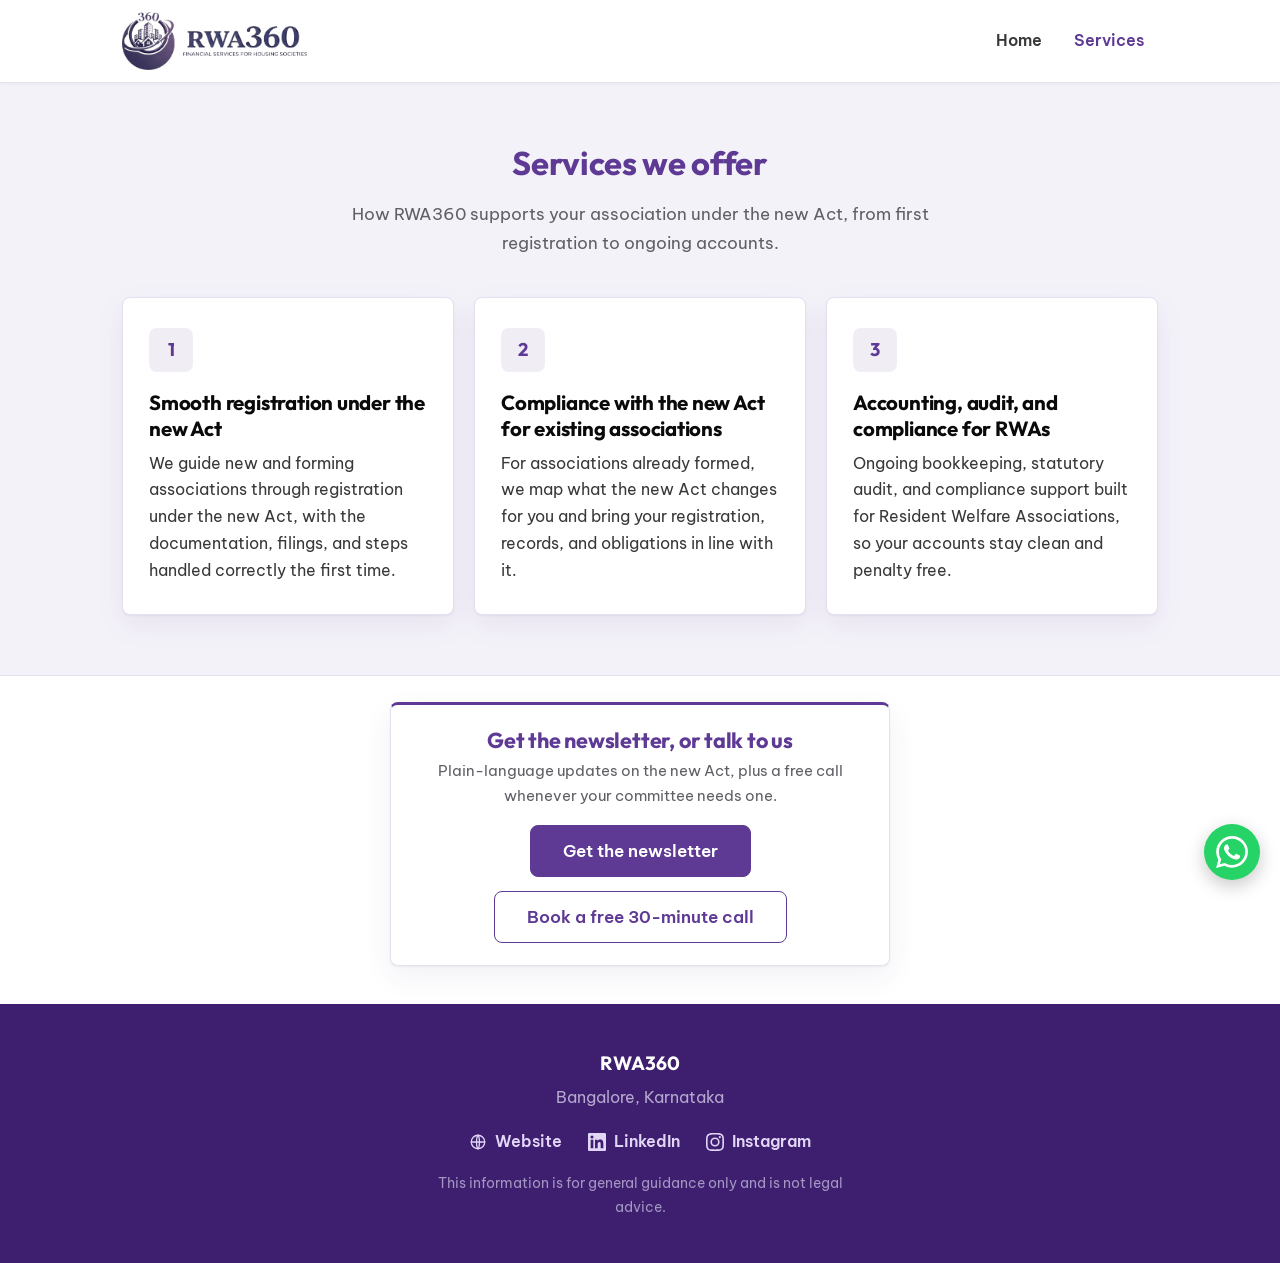
==== services.html @ 6fe3598b "Split into Home + Services pages; add header nav" ====
<!DOCTYPE html>
<html lang="en">
<head>
  <meta charset="UTF-8" />
  <meta name="viewport" content="width=device-width, initial-scale=1.0" />
  <title>Services | RWA360, compliance and accounting for RWAs</title>
  <meta name="description" content="RWA360 services for Resident Welfare Associations under the new Karnataka Apartment Act: registration, compliance, accounting, and audit." />
  <link rel="preconnect" href="https://fonts.googleapis.com" />
  <link rel="preconnect" href="https://fonts.gstatic.com" crossorigin />
  <link href="https://fonts.googleapis.com/css2?family=Be+Vietnam+Pro:wght@400;500;600;700&family=Outfit:wght@400;500;600;700&display=swap" rel="stylesheet" />
  <link rel="stylesheet" href="styles.css?v=4" />
</head>
<body>

  <!-- ================= STICKY SITE HEADER ================= -->
  <header class="site-header">
    <div class="container site-header__inner">
      <a class="brand" href="index.html" aria-label="RWA360 home">
        <!-- RWA360 lockup, stored in this repo so the header has no external dependency. -->
        <img class="brand__logo" src="logos/rwa360-logo-horizontal.png" alt="RWA360, financial services for housing societies" />
      </a>
      <nav class="site-nav" aria-label="Primary">
        <a href="index.html">Home</a>
        <a href="services.html" class="is-active">Services</a>
      </nav>
    </div>
  </header>

  <!-- ================= SERVICES WE OFFER ================= -->
  <main>
    <section class="covers" aria-labelledby="services-title">
      <div class="container">
        <!-- EDIT: Services page heading. -->
        <h1 id="services-title" class="section__title">Services we offer</h1>
        <!-- EDIT: Services page subtitle. -->
        <p class="section__lead">
          How RWA360 supports your association under the new Act, from first registration to ongoing accounts.
        </p>

        <div class="cards">
          <article class="card">
            <div class="card__icon" aria-hidden="true">1</div>
            <!-- EDIT: Service 1 title and copy. -->
            <h3 class="card__title">Smooth registration under the new Act</h3>
            <p class="card__text">
              We guide new and forming associations through registration under the new Act, with the documentation, filings, and steps handled correctly the first time.
            </p>
          </article>

          <article class="card">
            <div class="card__icon" aria-hidden="true">2</div>
            <!-- EDIT: Service 2 title and copy. -->
            <h3 class="card__title">Compliance with the new Act for existing associations</h3>
            <p class="card__text">
              For associations already formed, we map what the new Act changes for you and bring your registration, records, and obligations in line with it.
            </p>
          </article>

          <article class="card">
            <div class="card__icon" aria-hidden="true">3</div>
            <!-- EDIT: Service 3 title and copy. -->
            <h3 class="card__title">Accounting, audit, and compliance for RWAs</h3>
            <p class="card__text">
              Ongoing bookkeeping, statutory audit, and compliance support built for Resident Welfare Associations, so your accounts stay clean and penalty free.
            </p>
          </article>
        </div>
      </div>
    </section>

    <!-- ================= CTA BAND ================= -->
    <section class="subscribe">
      <div class="container">
        <div class="form-card">
          <!-- EDIT: CTA heading and copy. -->
          <h2 class="section__title">Get the newsletter, or talk to us</h2>
          <p class="section__lead">
            Plain-language updates on the new Act, plus a free call whenever your committee needs one.
          </p>
          <div class="services-cta">
            <a class="btn btn--primary" href="index.html#subscribe">Get the newsletter</a>
            <!-- EDIT: paste your Calendly (or other scheduling) link in the href below. -->
            <a class="btn btn--outline" href="https://calendly.com/shetty-ankyadvisors/discovery-call-clone" target="_blank" rel="noopener">Book a free 30-minute call</a>
          </div>
        </div>
      </div>
    </section>
  </main>

  <!-- ================= FOOTER ================= -->
  <footer class="footer">
    <div class="container footer__inner">
      <div class="footer__brand">RWA360</div>
      <!-- EDIT: Footer location / tagline. -->
      <p class="footer__meta">Bangalore, Karnataka</p>
      <nav class="footer__links" aria-label="RWA360 links">
        <!-- EDIT: Update these URLs if they ever change. -->
        <a href="https://rwa360.in/" target="_blank" rel="noopener">
          <svg class="footer__icon" viewBox="0 0 24 24" fill="none" stroke="currentColor" stroke-width="1.7" stroke-linecap="round" stroke-linejoin="round" aria-hidden="true" focusable="false">
            <circle cx="12" cy="12" r="9" />
            <line x1="3" y1="12" x2="21" y2="12" />
            <path d="M12 3c2.6 2.6 2.6 15.4 0 18M12 3c-2.6 2.6-2.6 15.4 0 18" />
          </svg>
          <span>Website</span>
        </a>
        <a href="https://in.linkedin.com/company/ankya-advisors" target="_blank" rel="noopener">
          <svg class="footer__icon" viewBox="0 0 24 24" fill="currentColor" aria-hidden="true" focusable="false">
            <path d="M20.447 20.452h-3.554v-5.569c0-1.328-.027-3.037-1.852-3.037-1.853 0-2.136 1.445-2.136 2.939v5.667H9.351V9h3.414v1.561h.046c.477-.9 1.637-1.85 3.37-1.85 3.601 0 4.267 2.37 4.267 5.455v6.286zM5.337 7.433a2.062 2.062 0 1 1 0-4.124 2.062 2.062 0 0 1 0 4.124zM7.119 20.452H3.555V9h3.564v11.452zM22.225 0H1.771C.792 0 0 .774 0 1.729v20.542C0 23.227.792 24 1.771 24h20.451C23.2 24 24 23.227 24 22.271V1.729C24 .774 23.2 0 22.225 0z" />
          </svg>
          <span>LinkedIn</span>
        </a>
        <a href="https://www.instagram.com/ankya.rwa/" target="_blank" rel="noopener">
          <svg class="footer__icon" viewBox="0 0 24 24" fill="currentColor" aria-hidden="true" focusable="false">
            <path d="M12 2.163c3.204 0 3.584.012 4.85.07 3.252.148 4.771 1.691 4.919 4.919.058 1.265.069 1.645.069 4.849 0 3.205-.012 3.584-.069 4.849-.149 3.225-1.664 4.771-4.919 4.919-1.266.058-1.644.07-4.85.07-3.204 0-3.584-.012-4.849-.07-3.26-.149-4.771-1.699-4.919-4.92-.058-1.265-.07-1.644-.07-4.849 0-3.204.013-3.583.07-4.849.149-3.227 1.664-4.771 4.919-4.919 1.266-.057 1.645-.069 4.849-.069zM12 0C8.741 0 8.333.014 7.053.072 2.695.272.273 2.69.073 7.052.014 8.333 0 8.741 0 12c0 3.259.014 3.668.072 4.948.2 4.358 2.618 6.78 6.98 6.98 1.281.058 1.689.072 4.948.072 3.259 0 3.668-.014 4.948-.072 4.354-.2 6.782-2.618 6.979-6.98.059-1.28.073-1.689.073-4.948 0-3.259-.014-3.667-.072-4.947-.196-4.354-2.617-6.78-6.979-6.98C15.668.014 15.259 0 12 0zm0 5.838a6.162 6.162 0 1 0 0 12.324 6.162 6.162 0 0 0 0-12.324zM12 16a4 4 0 1 1 0-8 4 4 0 0 1 0 8zm6.406-11.845a1.44 1.44 0 1 0 0 2.881 1.44 1.44 0 0 0 0-2.881z" />
          </svg>
          <span>Instagram</span>
        </a>
      </nav>
      <!-- EDIT: Copyright / disclaimer line. -->
      <p class="footer__fine">
        This information is for general guidance only and is not legal advice.
      </p>
    </div>
  </footer>

  <!-- Floating WhatsApp chat button. -->
  <a
    class="wa-float"
    href="https://wa.me/917338303162?text=Hi%20Team%2C%20"
    target="_blank"
    rel="noopener"
    aria-label="Chat with us on WhatsApp"
  >
    <svg viewBox="0 0 24 24" fill="currentColor" aria-hidden="true" focusable="false">
      <path d="M17.472 14.382c-.297-.149-1.758-.867-2.03-.967-.273-.099-.471-.148-.67.15-.197.297-.767.966-.94 1.164-.173.199-.347.223-.644.075-.297-.15-1.255-.463-2.39-1.475-.883-.788-1.48-1.761-1.653-2.059-.173-.297-.018-.458.13-.606.134-.133.298-.347.446-.52.149-.174.198-.298.298-.497.099-.198.05-.371-.025-.52-.075-.149-.669-1.612-.916-2.207-.242-.579-.487-.5-.669-.51-.173-.008-.371-.01-.57-.01-.198 0-.52.074-.792.372-.272.297-1.04 1.016-1.04 2.479 0 1.462 1.065 2.875 1.213 3.074.149.198 2.096 3.2 5.077 4.487.709.306 1.262.489 1.694.625.712.227 1.36.195 1.871.118.571-.085 1.758-.719 2.006-1.413.248-.694.248-1.289.173-1.413-.074-.124-.272-.198-.57-.347m-5.421 7.403h-.004a9.87 9.87 0 01-5.031-1.378l-.361-.214-3.741.982.998-3.648-.235-.374a9.86 9.86 0 01-1.51-5.26c.001-5.45 4.436-9.884 9.888-9.884 2.64 0 5.122 1.03 6.988 2.898a9.825 9.825 0 012.893 6.994c-.003 5.45-4.437 9.884-9.885 9.884m8.413-18.297A11.815 11.815 0 0012.05 0C5.495 0 .16 5.335.157 11.892c0 2.096.547 4.142 1.588 5.945L.057 24l6.305-1.654a11.882 11.882 0 005.683 1.448h.005c6.554 0 11.89-5.335 11.893-11.893a11.821 11.821 0 00-3.48-8.414z" />
    </svg>
  </a>

</body>
</html>
---- styles.css ----
/* ============================================================
   Ankya Advisors LLP  |  RWA Newsletter Landing Page
   Brand-matched to ankyadvisors.com.
   Fonts:  Outfit (headings) + Be Vietnam Pro (body)
   Palette: purple #5e3a95 accent, near-black headings,
            white ground with light lavender/gray section tints.
   Mobile-first, single column, calm and credibility-led.
   ============================================================ */

:root {
  --purple: #5e3a95;        /* brand primary accent (buttons, links, h2) */
  --purple-deep: #3e1e6f;   /* darker brand purple (footer) */
  --purple-soft: #f4f2f9;   /* light lavender section tint */
  --purple-line: #e6e0f0;   /* lavender-tinted hairline */
  --ink: #383838;           /* brand body text */
  --near-black: #0a0a0a;    /* brand h1 colour */
  --muted: #5f5f66;         /* secondary text */
  --ground: #ffffff;        /* page background */
  --surface: #ffffff;       /* cards, form */
  --gray-tint: #f5f4f4;     /* neutral section tint */
  --line: #e4e2e6;          /* neutral hairline */
  --error: #d92d20;         /* accessible red, in the brand red family */
  --radius: 8px;            /* brand button/card radius */
  --shadow: 0 1px 2px rgba(16, 12, 30, 0.05), 0 10px 30px rgba(62, 30, 111, 0.07);
  --maxw: 1080px;
}

*,
*::before,
*::after {
  box-sizing: border-box;
}

html {
  scroll-behavior: smooth;
  scroll-padding-top: 74px; /* keep anchor targets clear of the sticky header */
}

body {
  margin: 0;
  font-family: "Be Vietnam Pro", -apple-system, BlinkMacSystemFont, "Segoe UI",
    Roboto, Helvetica, Arial, sans-serif;
  font-size: 18px;
  color: var(--ink);
  background: var(--ground);
  line-height: 1.65;
  -webkit-font-smoothing: antialiased;
  text-rendering: optimizeLegibility;
  animation: pageIn 0.6s ease both; /* subtle fade on load, the only motion */
}

@keyframes pageIn {
  from { opacity: 0; }
  to { opacity: 1; }
}

@media (prefers-reduced-motion: reduce) {
  body { animation: none; }
  html { scroll-behavior: auto; }
}

.container {
  width: 100%;
  max-width: var(--maxw);
  margin: 0 auto;
  padding: 0 22px;
}

h1,
h2,
h3 {
  font-family: "Outfit", -apple-system, BlinkMacSystemFont, "Segoe UI", sans-serif;
  color: var(--near-black);
  line-height: 1.25;
  letter-spacing: -0.01em;
  margin: 0 0 0.5em;
  font-weight: 700;
}

/* ---------- Buttons (brand: purple, 8px radius, weight 600) ---------- */
.btn {
  display: inline-block;
  font-family: "Be Vietnam Pro", sans-serif;
  font-size: 1.05rem;
  font-weight: 600;
  line-height: 1.2;
  text-decoration: none;
  border: 1px solid transparent;
  border-radius: var(--radius);
  padding: 15px 32px;
  min-height: 52px;
  cursor: pointer;
  transition: background-color 0.15s ease, border-color 0.15s ease,
    transform 0.05s ease;
}

.btn--primary {
  background: var(--purple);
  color: #fff;
  border-color: var(--purple);
}

.btn--primary:hover {
  background: var(--purple-deep);
  border-color: var(--purple-deep);
}

.btn--primary:active {
  transform: translateY(1px);
}

.btn--primary:focus-visible {
  outline: 3px solid rgba(94, 58, 149, 0.4);
  outline-offset: 2px;
}

.btn--full {
  width: 100%;
}

.btn:disabled {
  opacity: 0.6;
  cursor: not-allowed;
}

.btn--outline {
  background: #fff;
  color: var(--purple);
  border-color: var(--purple);
}

.btn--outline:hover {
  background: var(--purple);
  color: #fff;
  border-color: var(--purple);
}

/* Services page CTA row */
.services-cta {
  display: flex;
  gap: 14px;
  justify-content: center;
  flex-wrap: wrap;
  margin-top: 4px;
}

/* ---------- Hero (white, corporate, logo-led) ---------- */
.hero {
  background: var(--surface);
  color: var(--ink);
  padding: 24px 0 56px;
  border-bottom: 1px solid var(--line);
}

/* Sticky site header: logo pinned to the top on scroll */
.site-header {
  position: sticky;
  top: 0;
  z-index: 900;
  background: #fff;
  border-bottom: 1px solid var(--line);
  box-shadow: 0 1px 4px rgba(26, 43, 74, 0.05);
}

.site-header__inner {
  display: flex;
  align-items: center;
  justify-content: space-between;
  gap: 12px;
  padding-top: 12px;
  padding-bottom: 12px;
}

.brand {
  display: inline-flex;
  align-items: center;
  flex-shrink: 0;
}

.brand__logo {
  display: block;
  width: auto;
  height: 46px;   /* sized for the horizontal RWA360 lockup */
  max-width: 100%;
}

/* Header navigation tabs */
.site-nav {
  display: flex;
  gap: 4px;
  flex-shrink: 0;
}

.site-nav a {
  font-family: "Be Vietnam Pro", sans-serif;
  font-weight: 600;
  font-size: 0.98rem;
  color: var(--ink);
  text-decoration: none;
  padding: 8px 14px;
  border-radius: 6px;
  transition: background-color 0.15s ease, color 0.15s ease;
}

.site-nav a:hover {
  color: var(--purple);
  background: var(--purple-soft);
}

.site-nav a.is-active {
  color: var(--purple);
}

@media (max-width: 480px) {
  .brand__logo {
    height: 38px;
  }
  .site-nav a {
    padding: 8px 10px;
    font-size: 0.92rem;
  }
}

.hero__headline {
  color: var(--near-black);
  font-size: 2.1rem;
  font-weight: 700;
  max-width: 20ch;
}

.hero__subhead {
  font-size: 1.16rem;
  color: var(--muted);
  max-width: 56ch;
  margin: 0 0 30px;
}

.hero__cta {
  box-shadow: var(--shadow);
}

.hero__note {
  font-size: 0.95rem;
  color: var(--muted);
  margin: 16px 0 0;
}

/* Hero two-column row: text on the left, image carousel on the right.
   Stacks (text then image) on mobile. */
.hero__row {
  display: flex;
  flex-direction: column;
  gap: 28px;
}

.hero__text {
  min-width: 0;
}

.hero__media {
  width: 100%;
}

/* Auto-advancing image carousel */
.carousel {
  position: relative;
  width: 100%;
  aspect-ratio: 4 / 3;
  overflow: hidden;
  border-radius: 12px;
  box-shadow: var(--shadow);
  background: #ece8f2;
}

.carousel__track {
  display: flex;
  width: 100%;
  height: 100%;
  transition: transform 0.6s ease;
  will-change: transform;
}

.carousel__track img {
  flex: 0 0 100%;
  width: 100%;
  height: 100%;
  object-fit: cover;
  object-position: center;
  display: block;
}

@media (prefers-reduced-motion: reduce) {
  .carousel__track {
    transition: none;
  }
}

/* Book-a-call button under the carousel */
.hero__book {
  display: flex;
  align-items: center;
  justify-content: center;
  gap: 10px;
  width: 100%;
  margin-top: 16px;
  padding: 13px 20px;
  min-height: 48px;
  border: 1.5px solid var(--purple);
  border-radius: 8px;
  background: #fff;
  color: var(--purple);
  font-family: "Be Vietnam Pro", sans-serif;
  font-weight: 600;
  font-size: 1rem;
  text-decoration: none;
  transition: background-color 0.15s ease, color 0.15s ease;
}

.hero__book:hover {
  background: var(--purple);
  color: #fff;
}

.hero__book:focus-visible {
  outline: 3px solid rgba(94, 58, 149, 0.4);
  outline-offset: 2px;
}

.hero__book-icon {
  width: 20px;
  height: 20px;
  flex-shrink: 0;
}

.hero__book-note {
  margin: 8px 0 0;
  font-size: 0.85rem;
  color: var(--muted);
  text-align: center;
}

/* ---------- Builder logo ticker ---------- */
.ticker {
  background: var(--purple-deep);
  padding: 42px 0 46px;
  overflow: hidden;
}

.ticker__heading {
  text-align: center;
  color: #fff;
  font-family: "Outfit", sans-serif;
  font-size: 1.15rem;
  font-weight: 600;
  letter-spacing: 0.01em;
  margin: 0 0 28px;
}

.ticker__viewport {
  position: relative;
  overflow: hidden;
  /* Edge fade masks: logos fade to the strip background at both edges */
  -webkit-mask-image: linear-gradient(
    to right,
    transparent 0,
    #000 8%,
    #000 92%,
    transparent 100%
  );
  mask-image: linear-gradient(
    to right,
    transparent 0,
    #000 8%,
    #000 92%,
    transparent 100%
  );
}

.ticker__track {
  display: flex;
  width: max-content;
  align-items: center;
  animation: ticker-scroll 36s linear infinite;
}

/* Pause on hover (desktop) */
.ticker__viewport:hover .ticker__track {
  animation-play-state: paused;
}

.ticker__item {
  flex: 0 0 auto;
  padding: 0 26px; /* generous, even horizontal spacing */
  display: flex;
  align-items: center;
}

/* White rounded chip so any logo, transparent or not, reads cleanly
   and uniformly against the dark strip. */
.logo-chip {
  background: #fff;
  border-radius: 10px;
  padding: 12px 22px;
  display: flex;
  align-items: center;
  justify-content: center;
  box-shadow: 0 1px 3px rgba(0, 0, 0, 0.18);
}

.logo-chip img {
  display: block;
  height: 44px; /* normalize all logos to one height */
  width: auto;
  max-width: 100%;
  object-fit: contain; /* never crop: always show the whole logo */
  filter: grayscale(1);
  opacity: 0.82;
  transition: filter 0.25s ease, opacity 0.25s ease;
}

/* Individual logo returns to full colour on hover */
.logo-chip:hover img {
  filter: grayscale(0);
  opacity: 1;
}

/* The Bollineni source file is top-flush (ink touches the top edge with
   empty space below), so it reads as cut off at the top. Nudge it down a
   touch to re-centre it. Targets every copy by filename. */
.logo-chip img[src$="bollineni.png"] {
  transform: translateY(4px);
}

@keyframes ticker-scroll {
  from { transform: translateX(0); }
  to { transform: translateX(-20%); } /* exactly one set (of five copies) */
}

/* Software strip: six logos, four copies, so one set is -25% */
.ticker__track--sw {
  animation-name: ticker-scroll-sw;
}

@keyframes ticker-scroll-sw {
  from { transform: translateX(0); }
  to { transform: translateX(-25%); } /* exactly one set (of four copies) */
}

/* Reduced motion: no scroll, wrap logos statically, no hover transitions */
@media (prefers-reduced-motion: reduce) {
  .ticker__viewport {
    -webkit-mask-image: none;
    mask-image: none;
  }
  .ticker__track {
    animation: none;
    width: 100%;
    flex-wrap: wrap;
    justify-content: center;
    gap: 16px;
  }
  .ticker__item[data-dup] {
    display: none; /* avoid showing every logo twice when static */
  }
  .logo-chip img {
    filter: none;
    opacity: 1;
    transition: none;
  }
}

/* ---------- Section shared ---------- */
.section__title {
  font-size: 1.75rem;
  color: var(--purple); /* brand uses purple for section headings */
}

.section__lead {
  color: var(--muted);
  font-size: 1.08rem;
  max-width: 58ch;
  margin: 0 0 8px;
}

/* Covers on a light lavender tint for corporate rhythm */
.covers {
  padding: 60px 0;
  background: var(--purple-soft);
  border-bottom: 1px solid var(--purple-line);
}

.covers .section__title,
.covers .section__lead {
  text-align: center;
  margin-left: auto;
  margin-right: auto;
}

.covers .section__lead {
  margin-bottom: 40px;
}

/* ---------- Cards ---------- */
.cards {
  display: grid;
  grid-template-columns: 1fr;
  gap: 18px;
}

.card {
  background: var(--surface);
  border: 1px solid var(--purple-line);
  border-radius: var(--radius);
  padding: 30px 26px;
  box-shadow: var(--shadow);
}

.card__icon {
  width: 44px;
  height: 44px;
  border-radius: var(--radius);
  background: rgba(94, 58, 149, 0.09);
  color: var(--purple);
  font-family: "Outfit", sans-serif;
  font-weight: 700;
  font-size: 1.15rem;
  display: flex;
  align-items: center;
  justify-content: center;
  margin-bottom: 18px;
}

.card__title {
  font-size: 1.28rem;
  color: var(--near-black);
  margin-bottom: 8px;
}

.card__text {
  margin: 0;
  color: var(--ink);
  font-size: 1.02rem;
}

/* ---------- Subscribe / form (white section, white card) ---------- */
.subscribe {
  padding: 26px 0 38px;
  background: var(--surface);
}

.form-card {
  background: var(--surface);
  border: 1px solid var(--purple-line);
  border-top: 3px solid var(--purple);
  border-radius: var(--radius);
  box-shadow: var(--shadow);
  padding: 22px 24px;
  max-width: 500px;
  margin: 0 auto;
}

.form-card .section__title {
  text-align: center;
  font-size: 1.35rem;
  margin-bottom: 5px;
}

.form-card .section__lead {
  text-align: center;
  font-size: 0.94rem;
  margin: 0 auto 16px;
}

.field {
  margin-bottom: 10px;
}

.field label {
  display: block;
  font-weight: 600;
  color: var(--near-black);
  margin-bottom: 4px;
  font-size: 0.9rem;
}

.field input[type="text"],
.field input[type="email"] {
  width: 100%;
  font-size: 1rem;
  font-family: inherit;
  color: var(--ink);
  padding: 10px 12px;
  min-height: 44px;
  border: 1px solid #d5d0dd;
  border-radius: var(--radius);
  background: #fff;
  transition: border-color 0.15s ease, box-shadow 0.15s ease;
}

.field input::placeholder {
  color: #9a97a2;
}

.field input:focus {
  outline: none;
  border-color: var(--purple);
  box-shadow: 0 0 0 3px rgba(94, 58, 149, 0.14);
}

.field input.is-invalid {
  border-color: var(--error);
}

.field input.is-invalid:focus {
  box-shadow: 0 0 0 3px rgba(217, 45, 32, 0.14);
}

.error {
  color: var(--error);
  font-size: 0.84rem;
  font-weight: 500;
  margin: 3px 0 0;
  min-height: 0; /* only takes space when an error is shown */
}

.error:empty {
  margin: 0;
}

/* Checkbox / consent */
.field--check {
  margin-bottom: 14px;
  margin-top: 12px;
}

.checkbox {
  display: flex;
  align-items: flex-start;
  gap: 10px;
  font-weight: 500;
  color: var(--ink);
  cursor: pointer;
}

.checkbox input {
  margin-top: 2px;
  width: 20px;
  height: 20px;
  flex-shrink: 0;
  accent-color: var(--purple);
  cursor: pointer;
}

.checkbox span {
  font-weight: 500;
  color: var(--ink);
  font-size: 0.95rem;
}

.consent-note {
  font-size: 0.82rem;
  color: var(--muted);
  margin: 5px 0 0 30px;
}

/* Submit button sized down to match the tighter form */
.form-card .btn--full {
  min-height: 44px;
  padding: 11px 26px;
  font-size: 1rem;
}

/* Honeypot: hide from humans, keep reachable for bots */
.hp-field {
  position: absolute;
  left: -9999px;
  width: 1px;
  height: 1px;
  overflow: hidden;
}

.form-status {
  text-align: center;
  margin: 10px 0 0;
  min-height: 0;
  font-size: 0.95rem;
  font-weight: 500;
}

.form-status:empty {
  margin: 0;
}

.form-status.is-error {
  color: var(--error);
}

/* Thank-you state (brand purple confirmation) */
.thankyou {
  text-align: center;
  padding: 20px 0;
}

.thankyou__mark {
  width: 60px;
  height: 60px;
  margin: 0 auto 18px;
  border-radius: 50%;
  background: rgba(94, 58, 149, 0.12);
  color: var(--purple);
  font-size: 1.9rem;
  line-height: 60px;
}

.thankyou .section__lead {
  margin-left: auto;
  margin-right: auto;
}

/* ---------- Footer (deep brand purple) ---------- */
.footer {
  background: var(--purple-deep);
  color: #d9d0ea;
  padding: 44px 0;
}

.footer__inner {
  text-align: center;
}

.footer__brand {
  font-family: "Outfit", sans-serif;
  font-weight: 700;
  color: #fff;
  font-size: 1.2rem;
}

.footer__meta {
  margin: 5px 0 18px;
  color: #b6a9d0;
  font-size: 0.98rem;
}

.footer__links {
  display: flex;
  gap: 26px;
  justify-content: center;
  margin-bottom: 18px;
}

.footer__links a {
  display: inline-flex;
  align-items: center;
  gap: 8px;
  color: #e2d6f7;
  text-decoration: none;
  font-weight: 600;
  font-size: 0.98rem;
}

.footer__icon {
  width: 18px;
  height: 18px;
  flex-shrink: 0;
}

.footer__links a:hover {
  color: #fff;
}

.footer__links a:hover span {
  text-decoration: underline;
}

.footer__fine {
  font-size: 0.88rem;
  color: #a396c2;
  margin: 0 auto;
  max-width: 50ch;
}

/* ---------- Floating WhatsApp button ---------- */
.wa-float {
  position: fixed;
  right: 20px;
  bottom: 20px;
  width: 56px;
  height: 56px;
  border-radius: 50%;
  background: #25d366;
  color: #fff;
  display: flex;
  align-items: center;
  justify-content: center;
  box-shadow: 0 6px 18px rgba(0, 0, 0, 0.22);
  z-index: 1000;
  transition: transform 0.15s ease, box-shadow 0.15s ease;
}

.wa-float svg {
  width: 32px;
  height: 32px;
}

.wa-float:hover {
  transform: scale(1.06);
  box-shadow: 0 8px 22px rgba(0, 0, 0, 0.28);
}

.wa-float:focus-visible {
  outline: 3px solid rgba(37, 211, 102, 0.5);
  outline-offset: 3px;
}

@media (max-width: 640px) {
  .wa-float {
    width: 52px;
    height: 52px;
    right: 16px;
    bottom: 16px;
  }
  .wa-float svg {
    width: 30px;
    height: 30px;
  }
}

/* ---------- Responsive ---------- */
@media (min-width: 700px) {
  .hero {
    padding: 34px 0 72px;
  }
  .brand__logo {
    height: 58px;
  }
  .hero__row {
    flex-direction: row;
    align-items: center;
    gap: 48px;
  }
  .hero__text {
    flex: 1 1 auto;
  }
  .hero__media {
    flex: 0 0 400px;
    max-width: 400px;
  }
  .hero__headline {
    font-size: 2.6rem;
  }
  .section__title {
    font-size: 2.05rem;
  }
  .cards {
    grid-template-columns: repeat(3, 1fr);
    gap: 20px;
  }
}

/* Mobile: same single-line scroll, smaller logos so several show at once */
@media (max-width: 640px) {
  .ticker__item {
    padding: 0 14px;
  }
  .logo-chip {
    padding: 8px 12px;
  }
  .logo-chip img {
    height: 32px;
  }
}
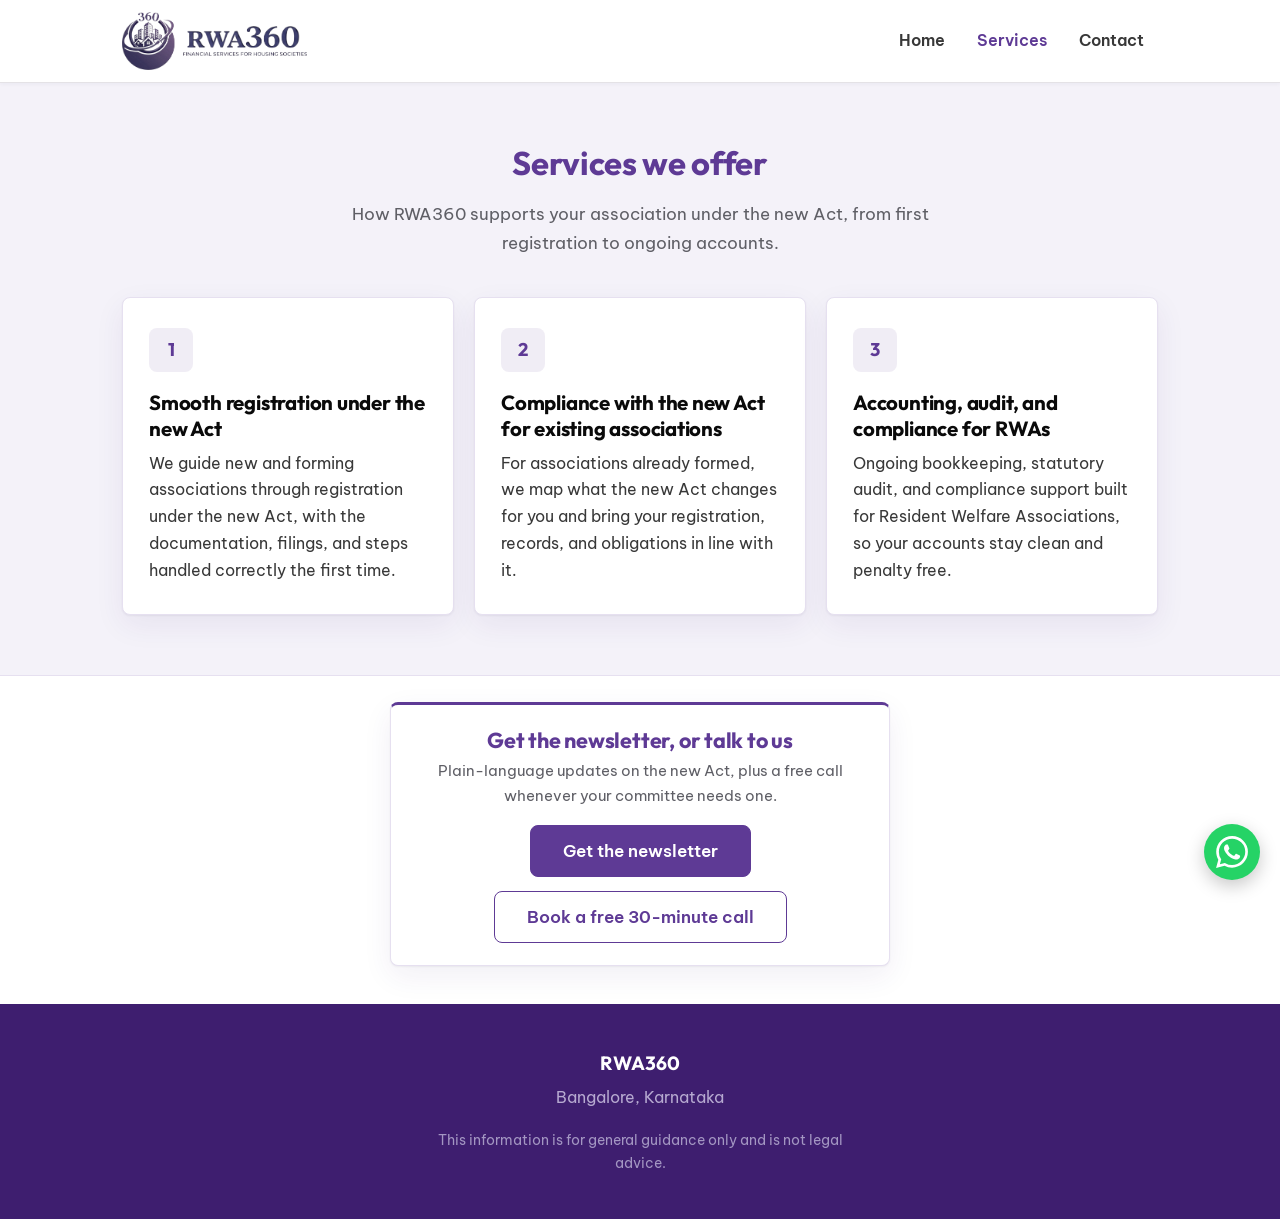
==== commit ed29833f: "Add Contact page; add Contact nav tab; remove footer social/website links" ====
--- a/services.html
+++ b/services.html
@@ -8,7 +8,7 @@
   <link rel="preconnect" href="https://fonts.googleapis.com" />
   <link rel="preconnect" href="https://fonts.gstatic.com" crossorigin />
   <link href="https://fonts.googleapis.com/css2?family=Be+Vietnam+Pro:wght@400;500;600;700&family=Outfit:wght@400;500;600;700&display=swap" rel="stylesheet" />
-  <link rel="stylesheet" href="styles.css?v=4" />
+  <link rel="stylesheet" href="styles.css?v=5" />
 </head>
 <body>
 
@@ -22,6 +22,7 @@
       <nav class="site-nav" aria-label="Primary">
         <a href="index.html">Home</a>
         <a href="services.html" class="is-active">Services</a>
+        <a href="contact.html">Contact</a>
       </nav>
     </div>
   </header>
@@ -93,29 +94,6 @@
       <div class="footer__brand">RWA360</div>
       <!-- EDIT: Footer location / tagline. -->
       <p class="footer__meta">Bangalore, Karnataka</p>
-      <nav class="footer__links" aria-label="RWA360 links">
-        <!-- EDIT: Update these URLs if they ever change. -->
-        <a href="https://rwa360.in/" target="_blank" rel="noopener">
-          <svg class="footer__icon" viewBox="0 0 24 24" fill="none" stroke="currentColor" stroke-width="1.7" stroke-linecap="round" stroke-linejoin="round" aria-hidden="true" focusable="false">
-            <circle cx="12" cy="12" r="9" />
-            <line x1="3" y1="12" x2="21" y2="12" />
-            <path d="M12 3c2.6 2.6 2.6 15.4 0 18M12 3c-2.6 2.6-2.6 15.4 0 18" />
-          </svg>
-          <span>Website</span>
-        </a>
-        <a href="https://in.linkedin.com/company/ankya-advisors" target="_blank" rel="noopener">
-          <svg class="footer__icon" viewBox="0 0 24 24" fill="currentColor" aria-hidden="true" focusable="false">
-            <path d="M20.447 20.452h-3.554v-5.569c0-1.328-.027-3.037-1.852-3.037-1.853 0-2.136 1.445-2.136 2.939v5.667H9.351V9h3.414v1.561h.046c.477-.9 1.637-1.85 3.37-1.85 3.601 0 4.267 2.37 4.267 5.455v6.286zM5.337 7.433a2.062 2.062 0 1 1 0-4.124 2.062 2.062 0 0 1 0 4.124zM7.119 20.452H3.555V9h3.564v11.452zM22.225 0H1.771C.792 0 0 .774 0 1.729v20.542C0 23.227.792 24 1.771 24h20.451C23.2 24 24 23.227 24 22.271V1.729C24 .774 23.2 0 22.225 0z" />
-          </svg>
-          <span>LinkedIn</span>
-        </a>
-        <a href="https://www.instagram.com/ankya.rwa/" target="_blank" rel="noopener">
-          <svg class="footer__icon" viewBox="0 0 24 24" fill="currentColor" aria-hidden="true" focusable="false">
-            <path d="M12 2.163c3.204 0 3.584.012 4.85.07 3.252.148 4.771 1.691 4.919 4.919.058 1.265.069 1.645.069 4.849 0 3.205-.012 3.584-.069 4.849-.149 3.225-1.664 4.771-4.919 4.919-1.266.058-1.644.07-4.85.07-3.204 0-3.584-.012-4.849-.07-3.26-.149-4.771-1.699-4.919-4.92-.058-1.265-.07-1.644-.07-4.849 0-3.204.013-3.583.07-4.849.149-3.227 1.664-4.771 4.919-4.919 1.266-.057 1.645-.069 4.849-.069zM12 0C8.741 0 8.333.014 7.053.072 2.695.272.273 2.69.073 7.052.014 8.333 0 8.741 0 12c0 3.259.014 3.668.072 4.948.2 4.358 2.618 6.78 6.98 6.98 1.281.058 1.689.072 4.948.072 3.259 0 3.668-.014 4.948-.072 4.354-.2 6.782-2.618 6.979-6.98.059-1.28.073-1.689.073-4.948 0-3.259-.014-3.667-.072-4.947-.196-4.354-2.617-6.78-6.979-6.98C15.668.014 15.259 0 12 0zm0 5.838a6.162 6.162 0 1 0 0 12.324 6.162 6.162 0 0 0 0-12.324zM12 16a4 4 0 1 1 0-8 4 4 0 0 1 0 8zm6.406-11.845a1.44 1.44 0 1 0 0 2.881 1.44 1.44 0 0 0 0-2.881z" />
-          </svg>
-          <span>Instagram</span>
-        </a>
-      </nav>
       <!-- EDIT: Copyright / disclaimer line. -->
       <p class="footer__fine">
         This information is for general guidance only and is not legal advice.
--- a/styles.css
+++ b/styles.css
@@ -144,6 +144,94 @@
   margin-top: 4px;
 }
 
+/* ---------- Contact page ---------- */
+.contact {
+  padding: 60px 0;
+  background: var(--surface);
+}
+
+.contact-card {
+  max-width: 640px;
+  margin: 0 auto;
+  background: var(--purple-deep);
+  color: #fff;
+  border-radius: 14px;
+  padding: 40px 36px;
+  box-shadow: var(--shadow);
+}
+
+.contact-card__title {
+  color: #fff;
+  font-size: 2.2rem;
+  margin: 0 0 4px;
+}
+
+.contact-card__tag {
+  color: #c9b8e6;
+  font-style: italic;
+  margin: 0 0 26px;
+  font-size: 1.02rem;
+}
+
+.contact-row {
+  display: flex;
+  align-items: flex-start;
+  gap: 14px;
+  margin-bottom: 18px;
+  color: #e7dcf7;
+  font-size: 1.02rem;
+  line-height: 1.5;
+}
+
+.contact-row a {
+  color: #e7dcf7;
+  text-decoration: none;
+}
+
+.contact-row a:hover {
+  color: #fff;
+  text-decoration: underline;
+}
+
+.contact-icon {
+  width: 26px;
+  height: 26px;
+  flex-shrink: 0;
+  color: #fff;
+  margin-top: 1px;
+}
+
+.contact-actions {
+  display: flex;
+  flex-wrap: wrap;
+  gap: 12px 28px;
+  background: #fff;
+  border-radius: 10px;
+  padding: 16px 22px;
+  margin-top: 24px;
+}
+
+.contact-actions a {
+  display: flex;
+  align-items: center;
+  gap: 10px;
+  color: var(--near-black);
+  text-decoration: none;
+  font-weight: 600;
+  font-size: 1rem;
+}
+
+.contact-actions a:hover {
+  color: var(--purple);
+}
+
+.contact-actions svg {
+  width: 22px;
+  height: 22px;
+  flex-shrink: 0;
+  color: var(--purple);
+}
+
 /* ---------- Hero (white, corporate, logo-led) ---------- */
 .hero {
   background: var(--surface);
@@ -213,11 +301,14 @@
 
 @media (max-width: 480px) {
   .brand__logo {
-    height: 38px;
+    height: 34px;
+  }
+  .site-nav {
+    gap: 0;
   }
   .site-nav a {
-    padding: 8px 10px;
-    font-size: 0.92rem;
+    padding: 7px 8px;
+    font-size: 0.85rem;
   }
 }
 
